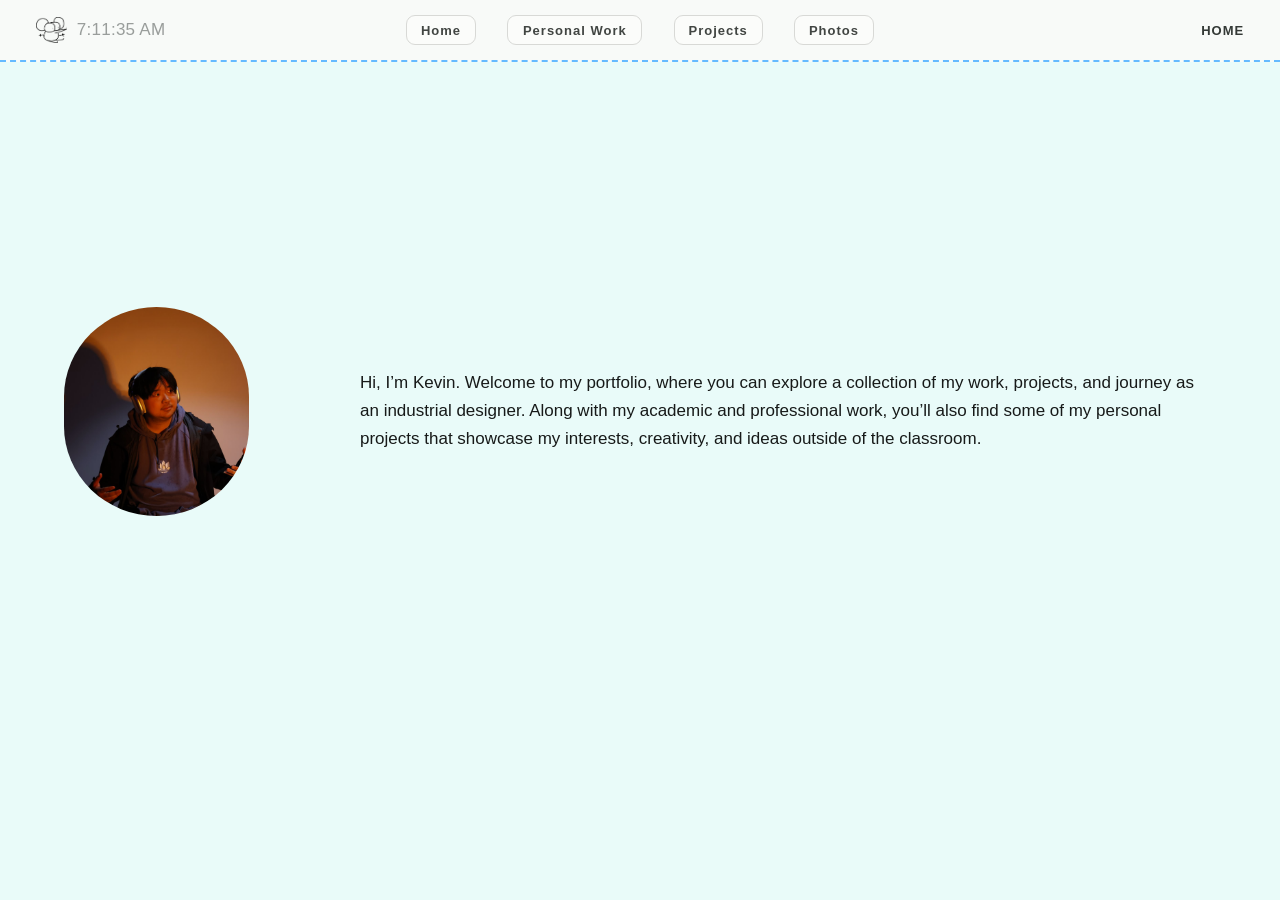
==== index.html @ f731dc3e "Initial commit" ====
<!doctype html>
<html lang="en">
<head>
  <meta charset="utf-8">
  <meta name="viewport" content="width=device-width, initial-scale=1">
  <title>Kevin's Portfolio — Home</title>
  <link rel="stylesheet" href="styles.css">
  <script src="clock.js" defer></script>
</head>
<body>
  <header class="site-header">
    <div class="brand-time" aria-label="Kevin's portfolio">
      <img class="logo-image" src="photos/logo.png" alt="Kevin's logo">
      <span class="clock">11:43:49 AM</span>
    </div>
    <nav class="primary-nav" aria-label="Main navigation">
      <a class="nav-link active" href="index.html" aria-current="page">Home</a>
      <a class="nav-link" href="personal-work.html">Personal Work</a>
      <a class="nav-link" href="projects.html">Projects</a>
      <a class="nav-link" href="photos.html">Photos</a>
    </nav>
    <span class="page-label">HOME</span>
  </header>

  <main class="home-main">
    <section class="intro" aria-label="Introduction">
      <img class="portrait-photo" src="photos/kevin.jpg" alt="Kevin">
      <p>Hi, I’m Kevin. Welcome to my portfolio, where you can explore a collection of my work, projects, and journey as an industrial designer. Along with my academic and professional work, you’ll also find some of my personal projects that showcase my interests, creativity, and ideas outside of the classroom.</p>
    </section>
  </main>
</body>
</html>
---- styles.css ----
:root {
  color-scheme: light;
  --header: #f8faf8;
  --page: #e9fbf9;
  --ink: #171a19;
  --muted: #999d9b;
  --line: #d8d9d6;
  --blue: #64baff;
}

* { box-sizing: border-box; }

html, body { min-height: 100%; }

body {
  margin: 0;
  background: var(--page);
  color: var(--ink);
  font-family: Arial, Helvetica, sans-serif;
}

.site-header {
  height: 62px;
  width: 100%;
  display: grid;
  grid-template-columns: 1fr auto 1fr;
  align-items: center;
  padding: 0 2.8%;
  background: var(--header);
  border-bottom: 2px dashed var(--blue);
}

.brand-time {
  display: flex;
  align-items: center;
  gap: 10px;
  min-width: 0;
}

.logo-image {
  width: 31px;
  height: 29px;
  flex: 0 0 auto;
  object-fit: contain;
}

.logo-admin-trigger {
  display: inline-flex;
  align-items: center;
  justify-content: center;
  padding: 0;
  border: 0;
  border-radius: 50%;
  background: transparent;
  cursor: pointer;
}

.logo-admin-trigger:focus-visible {
  outline: 2px solid var(--blue);
  outline-offset: 3px;
}

.clock {
  color: var(--muted);
  font-size: 17px;
  letter-spacing: .25px;
  white-space: nowrap;
}

.primary-nav {
  width: 468px;
  display: flex;
  align-items: center;
  justify-content: space-between;
}

.nav-link {
  min-height: 30px;
  display: inline-flex;
  align-items: center;
  justify-content: center;
  padding: 0 10px;
  border: 1.5px solid var(--line);
  border-radius: 9px;
  background: #fbfcfa;
  color: #414542;
  text-decoration: none;
  font-size: 13px;
  font-weight: 600;
  letter-spacing: 1px;
  white-space: nowrap;
}

.nav-link:nth-child(1) { width: 70px; }
.nav-link:nth-child(2) { width: 135px; }
.nav-link:nth-child(3) { width: 89px; }
.nav-link:nth-child(4) { width: 80px; }

.nav-link:hover, .nav-link:focus-visible { border-color: #aeb8b4; }

.page-label {
  justify-self: end;
  color: #343936;
  font-size: 13px;
  font-weight: 600;
  letter-spacing: 1px;
}

.home-main {
  min-height: calc(100vh - 62px);
  display: flex;
  align-items: center;
  justify-content: center;
  padding: 0 5vw 140px;
}

.intro {
  width: min(1184px, 100%);
  display: grid;
  grid-template-columns: 185px minmax(0, 1fr);
  align-items: center;
  column-gap: 111px;
}

.portrait-photo {
  width: 185px;
  height: 209px;
  border-radius: 50% / 43%;
  object-fit: cover;
  animation: intro-fade-in 900ms ease-out both;
}

.intro p {
  margin: 0;
  max-width: 850px;
  font-size: 17px;
  line-height: 1.63;
  font-weight: 400;
  animation: intro-fade-in 900ms ease-out 140ms both;
}

@keyframes intro-fade-in {
  from { opacity: 0; }
  to { opacity: 1; }
}

@media (prefers-reduced-motion: reduce) {
  .portrait-photo, .intro p { animation: none; }
}

.blank-main { min-height: calc(100vh - 62px); }

.projects-main {
  min-height: calc(100vh - 62px);
  display: flex;
  padding: clamp(24px, 4vw, 52px);
}

.project-grid {
  flex: 1;
  display: grid;
  grid-template-columns: repeat(6, minmax(0, 1fr));
  align-content: space-evenly;
  gap: clamp(14px, 1.8vw, 30px);
}

.project-item {
  min-width: 0;
  display: flex;
  flex-direction: column;
  gap: 8px;
  opacity: 0;
  animation: project-tile-in 520ms ease-out both;
}

.project-item:nth-child(1) { animation-delay: 0ms; }
.project-item:nth-child(2) { animation-delay: 75ms; }
.project-item:nth-child(3) { animation-delay: 150ms; }
.project-item:nth-child(4) { animation-delay: 225ms; }
.project-item:nth-child(5) { animation-delay: 300ms; }
.project-item:nth-child(6) { animation-delay: 375ms; }
.project-item:nth-child(7) { animation-delay: 450ms; }
.project-item:nth-child(8) { animation-delay: 525ms; }
.project-item:nth-child(9) { animation-delay: 600ms; }
.project-item:nth-child(10) { animation-delay: 675ms; }

@keyframes project-tile-in {
  from { opacity: 0; transform: translateY(10px); }
  to { opacity: 1; transform: translateY(0); }
}

.project-card {
  position: relative;
  width: 100%;
  aspect-ratio: 1;
  display: block;
  overflow: hidden;
  border: 1px solid #d4e0dd;
  border-radius: 18px;
  background: #e4f7f5;
  cursor: pointer;
  transition: transform 180ms ease, box-shadow 180ms ease;
}

.project-card img {
  display: block;
  width: 100%;
  height: 100%;
  object-fit: cover;
  transition: opacity 240ms ease;
}

.project-card::before,
.project-card::after {
  position: absolute;
  inset: 0;
  display: grid;
  place-items: center;
  opacity: 0;
  transition: opacity 240ms ease;
  pointer-events: none;
}

.project-card::before {
  content: "";
  background: rgba(233, 251, 249, .76);
}

.project-card::after {
  content: attr(data-title);
  padding: 18px;
  color: #172320;
  font-size: clamp(14px, 1.4vw, 21px);
  font-weight: 600;
  text-align: center;
  letter-spacing: .4px;
}

.project-card:hover img, .project-card:focus-visible img { opacity: .38; }
.project-card:hover::before, .project-card:focus-visible::before,
.project-card:hover::after, .project-card:focus-visible::after { opacity: 1; }

.project-nameplate {
  min-height: 1.2em;
  color: #4d605c;
  font-size: 12px;
  line-height: 1.2;
  letter-spacing: .35px;
  text-align: center;
  transition: opacity 180ms ease;
}

.project-card:hover + .project-nameplate,
.project-card:focus-visible + .project-nameplate {
  opacity: 0;
}

.project-card:hover, .project-card:focus-visible {
  z-index: 1;
  transform: translateY(-7px) scale(1.035);
  box-shadow: 0 12px 28px rgba(35, 73, 69, .2);
}

.project-card:focus-visible {
  outline: 3px solid #64baff;
  outline-offset: 4px;
}

.project-viewer {
  width: min(1100px, 92vw);
  height: min(900px, 90vh);
  max-width: none;
  max-height: none;
  padding: 0;
  flex-direction: column;
  overflow: hidden;
  border: 0;
  border-radius: 14px;
  background: #fff;
  color: var(--ink);
  box-shadow: 0 20px 70px rgba(18, 43, 40, .25);
}

.project-viewer[open] { display: flex; }

.project-viewer::backdrop { background: rgba(15, 30, 28, .72); }

.viewer-toolbar {
  min-height: 54px;
  display: flex;
  align-items: center;
  justify-content: space-between;
  gap: 16px;
  padding: 8px 18px;
  border-bottom: 1px solid #e1e7e5;
}

.viewer-toolbar h2 {
  margin: 0;
  font-size: 15px;
  font-weight: 600;
}

.viewer-close {
  padding: 7px 11px;
  border: 1px solid #d8d9d6;
  border-radius: 8px;
  background: #fbfcfa;
  color: inherit;
  font: inherit;
  cursor: pointer;
}

.viewer-close span { margin-left: 4px; font-size: 18px; line-height: 0; }

#viewer-frame {
  width: 100%;
  min-height: 0;
  flex: 1;
  border: 0;
  background: #fff;
}

.admin-dialog {
  position: relative;
  width: min(460px, 92vw);
  max-width: none;
  max-height: min(90vh, 720px);
  margin: auto;
  padding: 30px;
  overflow: auto;
  border: 0;
  border-radius: 18px;
  background: #fbfffe;
  color: var(--ink);
  box-shadow: 0 20px 70px rgba(18, 43, 40, .25);
}

.admin-dialog::backdrop { background: rgba(15, 30, 28, .58); }
.admin-dialog h2 { margin: 0 32px 8px 0; font-size: 20px; }
.admin-dialog p { line-height: 1.5; }

.admin-close {
  position: absolute;
  top: 14px;
  right: 16px;
  width: 34px;
  height: 34px;
  border: 1px solid #d8e1df;
  border-radius: 50%;
  background: #fff;
  color: #34413e;
  font-size: 22px;
  line-height: 1;
  cursor: pointer;
}

.admin-field {
  display: flex;
  flex-direction: column;
  gap: 7px;
  margin: 16px 0;
  color: #394642;
  font-size: 13px;
  font-weight: 600;
}

.admin-field input {
  width: 100%;
  min-height: 42px;
  padding: 9px 11px;
  border: 1px solid #cfdad7;
  border-radius: 8px;
  background: #fff;
  color: var(--ink);
  font: inherit;
}

.admin-field input[type="file"] { padding: 7px; font-weight: 400; }
.admin-field input:focus-visible { outline: 2px solid var(--blue); outline-offset: 2px; }

.admin-error {
  min-height: 1.2em;
  margin: 4px 0 10px;
  color: #b43b39;
  font-size: 13px;
}

.admin-note {
  min-height: 1.5em;
  margin: 14px 0;
  color: #63716d;
  font-size: 12px;
}

.admin-submit {
  min-height: 40px;
  padding: 0 16px;
  border: 1px solid #bfd3ce;
  border-radius: 9px;
  background: #e9fbf9;
  color: #21312d;
  font: inherit;
  font-size: 13px;
  font-weight: 600;
  cursor: pointer;
}

.admin-submit:hover { background: #ddf4f1; }
.admin-submit:disabled { cursor: wait; opacity: .65; }

@media (prefers-reduced-motion: reduce) {
  .project-item { opacity: 1; animation: none; }
  .project-card { transition: none; }
  .project-card:hover, .project-card:focus-visible { transform: none; }
  .project-card img, .project-card::before, .project-card::after,
  .project-nameplate { transition: none; }
}

@media (max-width: 900px) {
  .site-header { padding-inline: 20px; grid-template-columns: 1fr auto; }
  .page-label { display: none; }
  .primary-nav { width: auto; gap: 10px; }
  .nav-link:nth-child(n) { width: auto; }
  .nav-link { padding-inline: 10px; letter-spacing: .45px; }
  .clock { display: none; }
  .home-main { padding: 50px 28px 90px; }
  .intro { grid-template-columns: 150px minmax(0, 1fr); column-gap: 42px; }
  .portrait-photo { width: 150px; height: 170px; }
  .project-grid { grid-template-columns: repeat(3, minmax(0, 1fr)); }
}

@media (max-width: 620px) {
  .site-header { height: auto; min-height: 62px; grid-template-columns: 1fr; gap: 10px; padding: 12px 14px; }
  .brand-time { display: none; }
  .primary-nav { width: auto; flex-wrap: wrap; gap: 8px; }
  .nav-link { min-height: 29px; font-size: 11px; }
  .home-main { min-height: calc(100vh - 62px); padding: 48px 24px; }
  .intro { grid-template-columns: 1fr; justify-items: center; row-gap: 30px; text-align: center; }
  .intro p { font-size: 16px; }
  .projects-main { min-height: calc(100vh - 62px); padding: 24px 18px; }
  .project-grid { grid-template-columns: repeat(2, minmax(0, 1fr)); gap: 16px; }
  .project-viewer { width: 96vw; height: 92vh; border-radius: 10px; }
  .viewer-toolbar { min-height: 48px; padding-inline: 12px; }
  .admin-dialog { padding: 26px 20px 22px; }
}
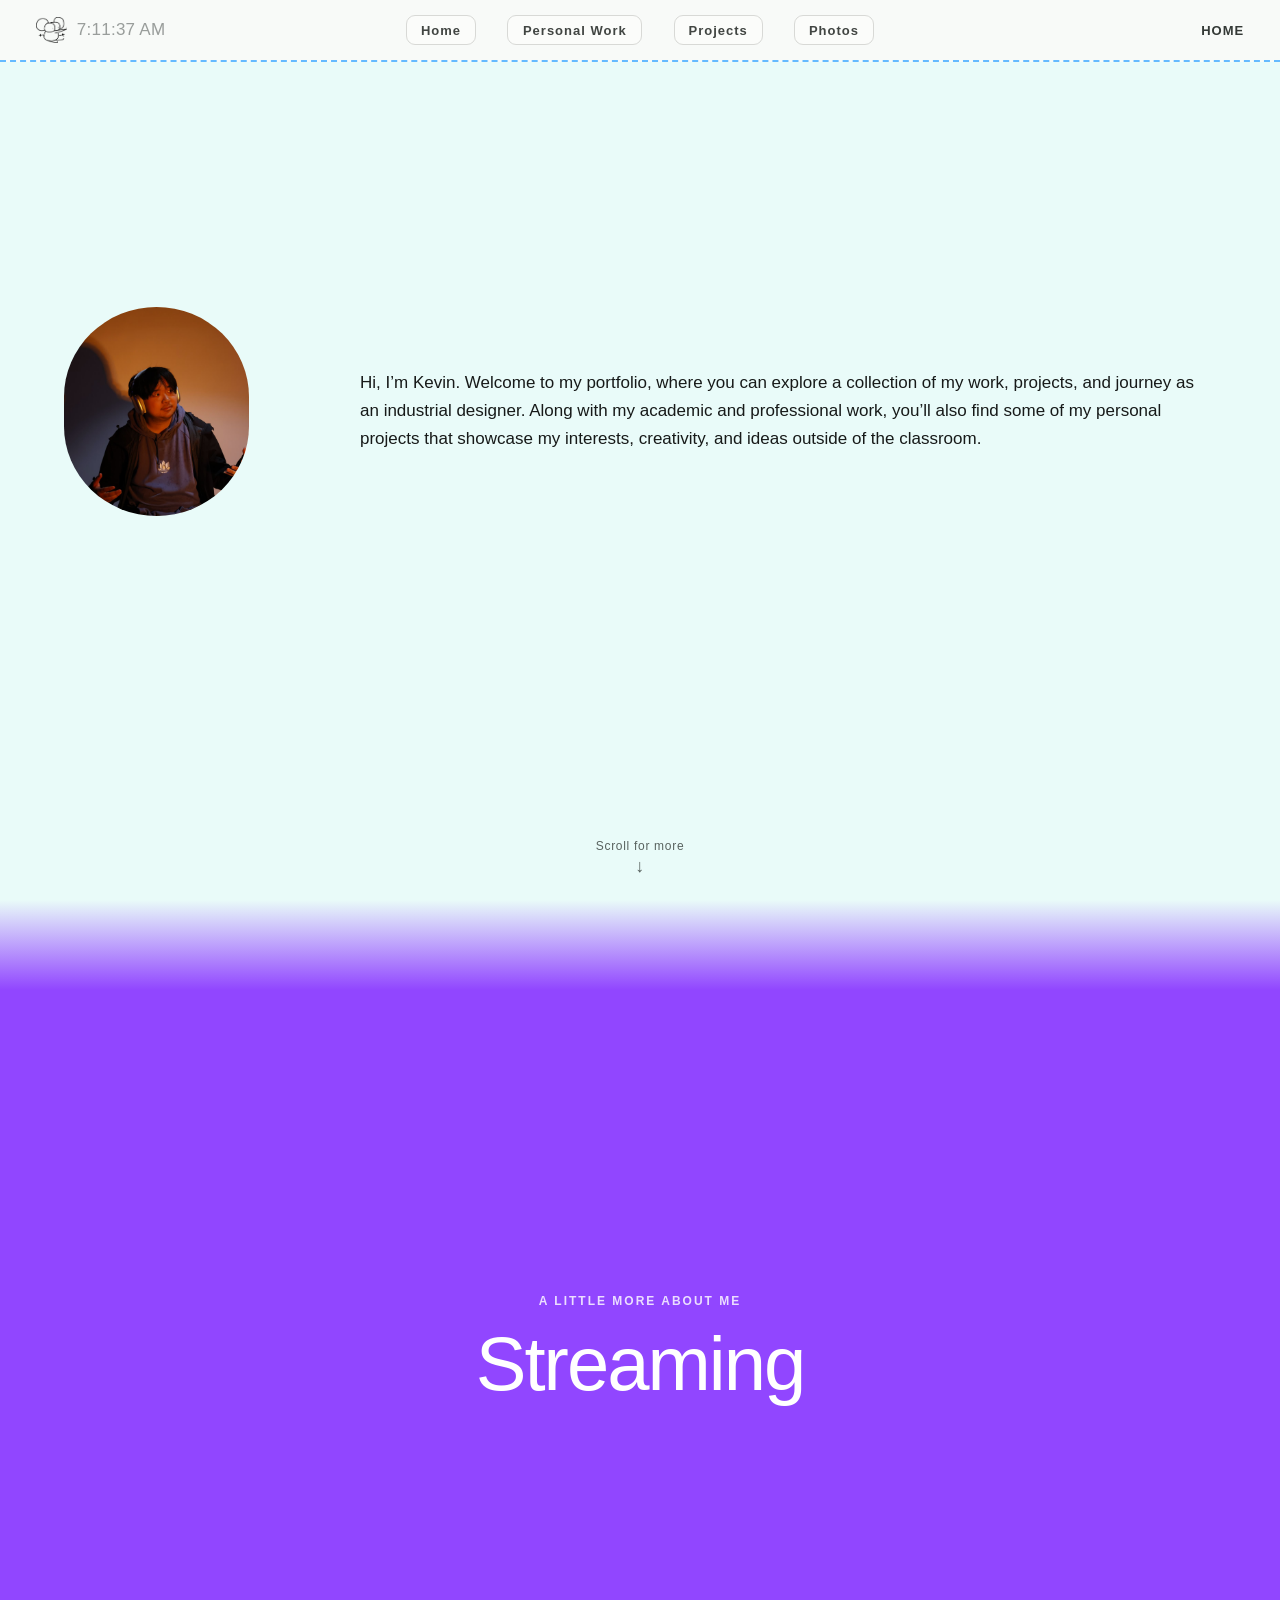
==== commit 30d41d28: "update home and photos" ====
--- a/index.html
+++ b/index.html
@@ -6,6 +6,7 @@
   <title>Kevin's Portfolio — Home</title>
   <link rel="stylesheet" href="styles.css">
   <script src="clock.js" defer></script>
+  <script src="home-scroll.js" defer></script>
 </head>
 <body>
   <header class="site-header">
@@ -22,10 +23,20 @@
     <span class="page-label">HOME</span>
   </header>
 
-  <main class="home-main">
-    <section class="intro" aria-label="Introduction">
-      <img class="portrait-photo" src="photos/kevin.jpg" alt="Kevin">
-      <p>Hi, I’m Kevin. Welcome to my portfolio, where you can explore a collection of my work, projects, and journey as an industrial designer. Along with my academic and professional work, you’ll also find some of my personal projects that showcase my interests, creativity, and ideas outside of the classroom.</p>
+  <main>
+    <section class="home-main" aria-label="Introduction">
+      <div class="intro">
+        <img class="portrait-photo" src="photos/kevin.jpg" alt="Kevin">
+        <p>Hi, I’m Kevin. Welcome to my portfolio, where you can explore a collection of my work, projects, and journey as an industrial designer. Along with my academic and professional work, you’ll also find some of my personal projects that showcase my interests, creativity, and ideas outside of the classroom.</p>
+      </div>
+      <a class="scroll-cue" id="scroll-cue" href="#streaming" aria-label="Scroll for more">
+        <span>Scroll for more</span>
+        <span class="scroll-cue-arrow" aria-hidden="true">↓</span>
+      </a>
+    </section>
+    <section class="streaming-section" id="streaming" aria-labelledby="streaming-title">
+      <p class="streaming-kicker">A LITTLE MORE ABOUT ME</p>
+      <h1 id="streaming-title">Streaming</h1>
     </section>
   </main>
 </body>
--- a/styles.css
+++ b/styles.css
@@ -107,11 +107,78 @@
 }
 
 .home-main {
+  position: relative;
   min-height: calc(100vh - 62px);
   display: flex;
   align-items: center;
   justify-content: center;
   padding: 0 5vw 140px;
+}
+
+.scroll-cue {
+  position: absolute;
+  left: 50%;
+  bottom: 25px;
+  display: grid;
+  justify-items: center;
+  gap: 4px;
+  color: #58625f;
+  font-size: 12px;
+  letter-spacing: .7px;
+  text-decoration: none;
+  transform: translateX(-50%);
+  transition: opacity 120ms linear;
+}
+
+.scroll-cue span:first-child { animation: scroll-cue-pulse 1.8s ease-in-out infinite; }
+.scroll-cue-arrow { animation: scroll-cue-bob 1.5s ease-in-out infinite; font-size: 18px; line-height: 1; }
+.scroll-cue:hover { color: #171a19; }
+
+@keyframes scroll-cue-pulse {
+  0%, 100% { opacity: .35; }
+  50% { opacity: 1; }
+}
+
+@keyframes scroll-cue-bob {
+  0%, 100% { transform: translateY(0); }
+  50% { transform: translateY(4px); }
+}
+
+.streaming-section {
+  position: relative;
+  min-height: 100vh;
+  display: flex;
+  flex-direction: column;
+  align-items: center;
+  justify-content: center;
+  overflow: hidden;
+  background: #9146FF;
+  color: #fff;
+  text-align: center;
+}
+
+.streaming-section::before {
+  position: absolute;
+  inset: 0 0 auto;
+  height: 90px;
+  background: linear-gradient(var(--page), transparent);
+  content: "";
+  pointer-events: none;
+}
+
+.streaming-kicker {
+  margin: 0 0 12px;
+  font-size: 12px;
+  font-weight: 600;
+  letter-spacing: 2px;
+  opacity: .82;
+}
+
+.streaming-section h1 {
+  margin: 0;
+  font-size: clamp(38px, 7vw, 76px);
+  font-weight: 500;
+  letter-spacing: -2px;
 }
 
 .intro {
@@ -145,10 +212,227 @@
 }
 
 @media (prefers-reduced-motion: reduce) {
-  .portrait-photo, .intro p { animation: none; }
+  .portrait-photo, .intro p, .scroll-cue span:first-child, .scroll-cue-arrow { animation: none; }
+  .scroll-cue { transition: none; }
 }
 
 .blank-main { min-height: calc(100vh - 62px); }
+
+.photos-main {
+  min-height: calc(100vh - 62px);
+  padding: clamp(24px, 4vw, 54px);
+}
+
+.photo-gallery { width: min(1500px, 100%); margin: 0 auto; }
+
+.photo-grid {
+  columns: 4 230px;
+  column-gap: clamp(16px, 2.2vw, 32px);
+}
+
+.photo-item {
+  min-width: 0;
+  break-inside: avoid;
+  margin: 0 0 clamp(16px, 2.2vw, 32px);
+  position: relative;
+  opacity: 0;
+  animation: project-tile-in 520ms ease-out both;
+  transition: transform 260ms ease;
+}
+
+.photo-grid:has(.photo-item:hover) .photo-item:not(:hover),
+.photo-grid:has(.photo-item:focus-within) .photo-item:not(:focus-within) {
+  transform: scale(.97);
+}
+
+.photo-item:hover,
+.photo-item:focus-within {
+  z-index: 2;
+  transform: scale(1.055);
+}
+
+.photo-card {
+  position: relative;
+  display: block;
+  width: 96%;
+  height: auto;
+  margin-inline: auto;
+  padding: 0;
+  overflow: hidden;
+  border: 0;
+  border-radius: 7px;
+  background: transparent;
+  cursor: zoom-in;
+  transition: transform 260ms ease, filter 260ms ease;
+}
+
+.photo-card img {
+  display: block;
+  width: 100%;
+  height: auto;
+  object-fit: contain;
+  border-radius: inherit;
+  transition: filter 260ms ease;
+}
+
+.photo-item:nth-child(4n + 1) .photo-card { transform: rotate(-1deg); }
+.photo-item:nth-child(4n + 2) .photo-card { width: 91%; transform: rotate(1.2deg); }
+.photo-item:nth-child(4n + 3) .photo-card { width: 98%; transform: rotate(.5deg); }
+.photo-item:nth-child(4n) .photo-card { width: 93%; transform: rotate(-.7deg); }
+
+.photo-card:hover,
+.photo-card:focus-visible {
+  transform: rotate(0);
+  filter: drop-shadow(0 12px 18px rgba(35, 73, 69, .2));
+}
+
+.photo-card:hover img,
+.photo-card:focus-visible img {
+  filter: brightness(.94);
+}
+
+.photo-card:focus-visible,
+.photo-filmstrip-button:focus-visible,
+.photo-control:focus-visible {
+  outline: 3px solid #64baff;
+  outline-offset: 3px;
+}
+
+.photo-empty {
+  max-width: 620px;
+  margin: clamp(50px, 14vh, 150px) auto 0;
+  color: #63716d;
+  font-size: 14px;
+  line-height: 1.7;
+  text-align: center;
+}
+
+.photo-empty code {
+  padding: 2px 5px;
+  border: 1px solid #d8e4e1;
+  border-radius: 5px;
+  background: rgba(255, 255, 255, .45);
+  color: #34413e;
+  font-size: .9em;
+}
+
+.photo-viewer {
+  position: fixed;
+  inset: 0;
+  width: 100vw;
+  height: 100vh;
+  max-width: none;
+  max-height: none;
+  margin: 0;
+  padding: 0;
+  flex-direction: column;
+  overflow: hidden;
+  border: 0;
+  background: #101413;
+  color: #f5f8f7;
+}
+
+.photo-viewer[open] { display: flex; }
+.photo-viewer::backdrop { background: #101413; }
+
+.photo-viewer-toolbar {
+  position: relative;
+  z-index: 1;
+  min-height: 62px;
+  display: flex;
+  align-items: center;
+  justify-content: space-between;
+  gap: 18px;
+  padding: 10px clamp(14px, 3vw, 42px);
+  border-bottom: 1px solid rgba(255, 255, 255, .13);
+  background: #151a19;
+}
+
+.photo-viewer-heading { min-width: 0; display: flex; align-items: baseline; gap: 12px; }
+.photo-viewer-heading h1 { overflow: hidden; margin: 0; font-size: 15px; font-weight: 600; text-overflow: ellipsis; white-space: nowrap; }
+.photo-viewer-count { color: #abb7b3; font-size: 12px; white-space: nowrap; }
+.photo-viewer-actions { display: flex; align-items: center; gap: 8px; }
+
+.photo-control {
+  min-width: 38px;
+  min-height: 36px;
+  padding: 0 11px;
+  border: 1px solid rgba(255, 255, 255, .22);
+  border-radius: 8px;
+  background: #202725;
+  color: #f5f8f7;
+  font: inherit;
+  font-size: 14px;
+  cursor: pointer;
+}
+
+.photo-control:hover { background: #303a36; }
+.photo-close span { margin-left: 5px; font-size: 18px; line-height: 0; }
+
+.photo-viewer-stage {
+  min-height: 0;
+  flex: 1;
+  display: grid;
+  place-items: center;
+  padding: 16px 28px 10px;
+  overflow: hidden;
+}
+
+.photo-viewer-stage img {
+  display: block;
+  max-width: min(100%, 1800px);
+  max-height: 100%;
+  width: auto;
+  height: auto;
+  object-fit: contain;
+  box-shadow: 0 10px 45px rgba(0, 0, 0, .28);
+}
+
+.photo-filmstrip-wrap {
+  min-height: 100px;
+  padding: 12px 18px 22px;
+  overflow: hidden;
+  border-top: 1px solid rgba(255, 255, 255, .13);
+  background: #151a19;
+}
+
+.photo-filmstrip {
+  height: 66px;
+  display: flex;
+  justify-content: center;
+  gap: 8px;
+  overflow-x: auto;
+  overflow-y: hidden;
+  scrollbar-color: #62716c #202725;
+}
+
+.photo-filmstrip-button {
+  width: 82px;
+  min-width: 82px;
+  height: 60px;
+  padding: 0;
+  overflow: hidden;
+  border: 2px solid transparent;
+  border-radius: 6px;
+  background: #27302d;
+  opacity: .62;
+  cursor: pointer;
+  transition: opacity 160ms ease, border-color 160ms ease;
+}
+
+.photo-filmstrip-button img { display: block; width: 100%; height: 100%; object-fit: cover; }
+.photo-filmstrip-button:hover { opacity: .9; }
+.photo-filmstrip-button[aria-current="true"] { border-color: #f4fbf8; opacity: 1; }
+
+.photo-key-hint {
+  position: absolute;
+  right: 18px;
+  bottom: 4px;
+  margin: 0;
+  color: #83918c;
+  font-size: 10px;
+  pointer-events: none;
+}
 
 .projects-main {
   min-height: calc(100vh - 62px);
@@ -415,6 +699,13 @@
   .project-card:hover, .project-card:focus-visible { transform: none; }
   .project-card img, .project-card::before, .project-card::after,
   .project-nameplate { transition: none; }
+  .photo-item { opacity: 1; animation: none; transition: none; }
+  .photo-item:hover, .photo-item:focus-within,
+  .photo-grid:has(.photo-item:hover) .photo-item:not(:hover),
+  .photo-grid:has(.photo-item:focus-within) .photo-item:not(:focus-within) { transform: none; }
+  .photo-card, .photo-card img, .photo-card::after,
+  .photo-filmstrip-button { transition: none; }
+  .photo-card:hover, .photo-card:focus-visible { transform: none; }
 }
 
 @media (max-width: 900px) {
@@ -428,6 +719,7 @@
   .intro { grid-template-columns: 150px minmax(0, 1fr); column-gap: 42px; }
   .portrait-photo { width: 150px; height: 170px; }
   .project-grid { grid-template-columns: repeat(3, minmax(0, 1fr)); }
+  .photo-grid { columns: 3 200px; }
 }
 
 @media (max-width: 620px) {
@@ -435,7 +727,7 @@
   .brand-time { display: none; }
   .primary-nav { width: auto; flex-wrap: wrap; gap: 8px; }
   .nav-link { min-height: 29px; font-size: 11px; }
-  .home-main { min-height: calc(100vh - 62px); padding: 48px 24px; }
+  .home-main { min-height: calc(100svh - 90px); padding: 48px 24px 100px; }
   .intro { grid-template-columns: 1fr; justify-items: center; row-gap: 30px; text-align: center; }
   .intro p { font-size: 16px; }
   .projects-main { min-height: calc(100vh - 62px); padding: 24px 18px; }
@@ -443,4 +735,20 @@
   .project-viewer { width: 96vw; height: 92vh; border-radius: 10px; }
   .viewer-toolbar { min-height: 48px; padding-inline: 12px; }
   .admin-dialog { padding: 26px 20px 22px; }
-}
+  .photos-main { padding: 22px 16px; }
+  .photo-grid { columns: 2 135px; column-gap: 12px; }
+  .photo-item { margin-bottom: 15px; }
+  .photo-card { border-radius: 11px; }
+  .photo-viewer-toolbar { min-height: 54px; padding: 8px 10px; }
+  .photo-viewer-heading { gap: 7px; }
+  .photo-viewer-heading h1 { font-size: 13px; }
+  .photo-viewer-count { font-size: 10px; }
+  .photo-viewer-actions { gap: 5px; }
+  .photo-control { min-width: 34px; min-height: 33px; padding-inline: 8px; }
+  .photo-close { font-size: 12px; }
+  .photo-viewer-stage { padding: 10px; }
+  .photo-filmstrip-wrap { min-height: 88px; padding: 9px 10px 20px; }
+  .photo-filmstrip { height: 58px; justify-content: flex-start; }
+  .photo-filmstrip-button { width: 70px; min-width: 70px; height: 52px; }
+  .photo-key-hint { left: 10px; right: 10px; text-align: center; }
+}
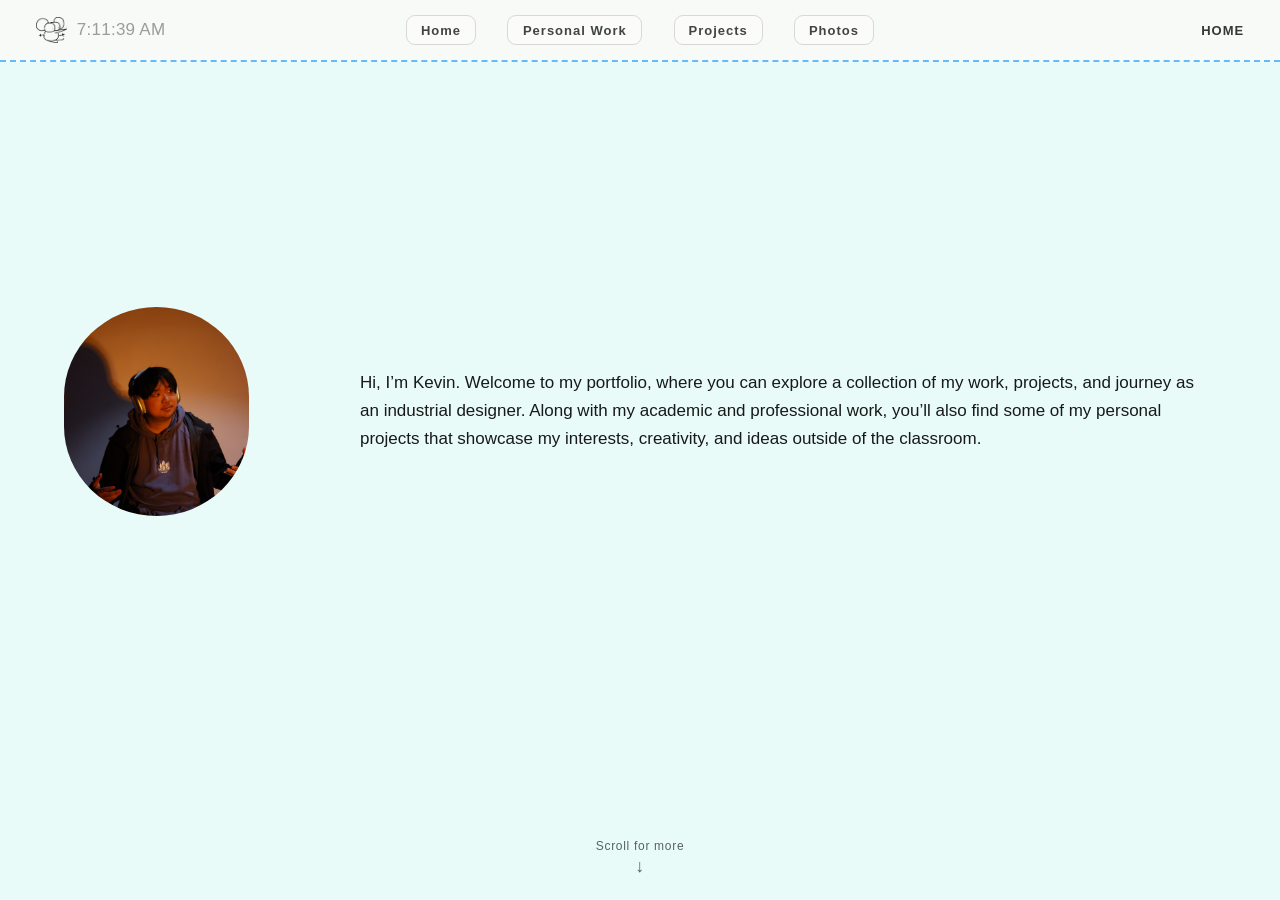
==== commit 759613e2: "update home updated the home page" ====
--- a/index.html
+++ b/index.html
@@ -8,7 +8,7 @@
   <script src="clock.js" defer></script>
   <script src="home-scroll.js" defer></script>
 </head>
-<body>
+<body class="home-page">
   <header class="site-header">
     <div class="brand-time" aria-label="Kevin's portfolio">
       <img class="logo-image" src="photos/logo.png" alt="Kevin's logo">
@@ -23,21 +23,39 @@
     <span class="page-label">HOME</span>
   </header>
 
-  <main>
+  <main class="home-story" id="home-story">
     <section class="home-main" aria-label="Introduction">
       <div class="intro">
         <img class="portrait-photo" src="photos/kevin.jpg" alt="Kevin">
         <p>Hi, I’m Kevin. Welcome to my portfolio, where you can explore a collection of my work, projects, and journey as an industrial designer. Along with my academic and professional work, you’ll also find some of my personal projects that showcase my interests, creativity, and ideas outside of the classroom.</p>
       </div>
-      <a class="scroll-cue" id="scroll-cue" href="#streaming" aria-label="Scroll for more">
+      <a class="scroll-cue" id="scroll-cue" href="#color-blend" aria-label="Scroll for more">
         <span>Scroll for more</span>
         <span class="scroll-cue-arrow" aria-hidden="true">↓</span>
       </a>
+    </section>
+    <section class="color-blend-section" id="color-blend" aria-label="Blue and white color transition">
+      <div class="linkedin-content">
+        <a class="linkedin-link" href="https://www.linkedin.com/in/kevin-mei-591664309" target="_blank" rel="noopener noreferrer" aria-label="Visit Kevin Mei's LinkedIn profile">
+          <img class="linkedin-icon" src="photos/LinkedIn%20logo.png" alt="LinkedIn">
+        </a>
+        <div class="linkedin-details">
+          <p class="linkedin-copy">Feel free to connect with me on LinkedIn to see some of my educational accomplishments</p>
+          <button class="resume-open" id="resume-open" type="button">Press this to see my resume</button>
+        </div>
+      </div>
     </section>
     <section class="streaming-section" id="streaming" aria-labelledby="streaming-title">
       <p class="streaming-kicker">A LITTLE MORE ABOUT ME</p>
       <h1 id="streaming-title">Streaming</h1>
     </section>
   </main>
+  <dialog class="resume-dialog" id="resume-dialog" aria-labelledby="resume-dialog-title">
+    <div class="resume-dialog-header">
+      <h2 id="resume-dialog-title">Kevin Mei — Resume</h2>
+      <button class="resume-close" id="resume-close" type="button" aria-label="Close resume preview">Close <span aria-hidden="true">×</span></button>
+    </div>
+    <iframe src="photos/Kevin%20Mei%20Resume.pdf" title="Kevin Mei resume preview"></iframe>
+  </dialog>
 </body>
 </html>
--- a/styles.css
+++ b/styles.css
@@ -19,6 +19,16 @@
   font-family: Arial, Helvetica, sans-serif;
 }
 
+.home-page {
+  display: flex;
+  flex-direction: column;
+  width: 100%;
+  height: 100vh;
+  height: 100dvh;
+  min-height: 0;
+  overflow: hidden;
+}
+
 .site-header {
   height: 62px;
   width: 100%;
@@ -28,6 +38,17 @@
   padding: 0 2.8%;
   background: var(--header);
   border-bottom: 2px dashed var(--blue);
+}
+
+.home-page .site-header { flex: 0 0 auto; }
+
+.home-story {
+  flex: 1 1 auto;
+  min-height: 0;
+  overflow-y: auto;
+  overscroll-behavior-y: contain;
+  scroll-snap-type: y mandatory;
+  scroll-behavior: smooth;
 }
 
 .brand-time {
@@ -108,7 +129,10 @@
 
 .home-main {
   position: relative;
-  min-height: calc(100vh - 62px);
+  height: 100%;
+  min-height: 100%;
+  scroll-snap-align: start;
+  scroll-snap-stop: always;
   display: flex;
   align-items: center;
   justify-content: center;
@@ -144,9 +168,147 @@
   50% { transform: translateY(4px); }
 }
 
+.color-blend-section {
+  position: relative;
+  height: 100%;
+  min-height: 100%;
+  overflow: hidden;
+  scroll-snap-align: start;
+  scroll-snap-stop: always;
+  background: linear-gradient(90deg, #a2c8ee 0%, #a2c8ee 34%, #c4daf2 50%, #e7eff9 66%, #fff 100%);
+}
+
+.color-blend-section::before,
+.color-blend-section::after,
+.streaming-section::before {
+  position: absolute;
+  inset: 0;
+  z-index: 1;
+  content: "";
+  opacity: 0;
+  pointer-events: none;
+  transition: opacity 90ms linear;
+}
+
+.color-blend-section::before {
+  background: linear-gradient(to bottom, var(--page), transparent 72%);
+  opacity: var(--blend-home, 0);
+}
+
+.color-blend-section::after {
+  background: linear-gradient(to top, #9146FF, transparent 72%);
+  opacity: var(--blend-stream, 0);
+}
+
+.linkedin-content {
+  position: absolute;
+  top: 50%;
+  left: 50%;
+  z-index: 2;
+  display: flex;
+  align-items: center;
+  gap: clamp(16px, 2.5vw, 34px);
+  width: min(78vw, 760px);
+  justify-content: center;
+  transform: translate(-50%, -50%);
+}
+
+.linkedin-link {
+  display: block;
+  flex: 0 0 auto;
+  border-radius: 18%;
+  transition: transform 220ms ease, filter 220ms ease;
+}
+
+.linkedin-copy {
+  max-width: 490px;
+  margin: 0 0 16px;
+  color: #18354d;
+  font-family: Arial, Helvetica, sans-serif;
+  font-size: 17px;
+  font-weight: 400;
+  line-height: 1.63;
+}
+
+.linkedin-icon {
+  display: block;
+  width: clamp(100px, 15vw, 190px);
+  height: auto;
+  flex: 0 0 auto;
+  border-radius: 18%;
+  box-shadow: 0 14px 35px rgba(20, 52, 84, .16);
+}
+
+.linkedin-link:hover,
+.linkedin-link:focus-visible {
+  filter: drop-shadow(0 14px 20px rgba(20, 52, 84, .18));
+  transform: scale(1.055);
+}
+
+.linkedin-link:focus-visible {
+  outline: 3px solid #18354d;
+  outline-offset: 7px;
+  border-radius: 12px;
+}
+
+.resume-open,
+.resume-close {
+  min-height: 40px;
+  padding: 0 16px;
+  border: 1px solid rgba(24, 53, 77, .35);
+  border-radius: 9px;
+  background: rgba(255, 255, 255, .72);
+  color: #18354d;
+  font: inherit;
+  font-size: 14px;
+  font-weight: 600;
+  cursor: pointer;
+  transition: transform 180ms ease, background 180ms ease, box-shadow 180ms ease;
+}
+
+.resume-open:hover,
+.resume-open:focus-visible,
+.resume-close:hover,
+.resume-close:focus-visible {
+  transform: translateY(-2px);
+  background: #fff;
+  box-shadow: 0 7px 16px rgba(24, 53, 77, .15);
+}
+
+.resume-dialog {
+  width: min(1000px, 94vw);
+  height: min(850px, 90vh);
+  max-width: none;
+  max-height: none;
+  padding: 0;
+  overflow: hidden;
+  border: 1px solid #c5d5e4;
+  border-radius: 14px;
+  background: #f8faf8;
+  color: #18354d;
+  box-shadow: 0 24px 80px rgba(0, 0, 0, .32);
+}
+
+.resume-dialog[open] { display: flex; flex-direction: column; }
+.resume-dialog::backdrop { background: rgba(16, 25, 36, .72); }
+
+.resume-dialog-header {
+  min-height: 58px;
+  display: flex;
+  align-items: center;
+  justify-content: space-between;
+  gap: 12px;
+  padding: 9px 14px 9px 20px;
+  border-bottom: 1px solid #d5e0e9;
+}
+
+.resume-dialog-header h2 { margin: 0; font-size: 16px; font-weight: 600; }
+.resume-dialog iframe { display: block; width: 100%; flex: 1; min-height: 0; border: 0; background: #fff; }
+
 .streaming-section {
   position: relative;
-  min-height: 100vh;
+  height: 100%;
+  min-height: 100%;
   display: flex;
   flex-direction: column;
   align-items: center;
@@ -155,18 +317,21 @@
   background: #9146FF;
   color: #fff;
   text-align: center;
+  scroll-snap-align: start;
+  scroll-snap-stop: always;
 }
 
 .streaming-section::before {
-  position: absolute;
-  inset: 0 0 auto;
-  height: 90px;
-  background: linear-gradient(var(--page), transparent);
-  content: "";
-  pointer-events: none;
+  background:
+    linear-gradient(to bottom, transparent 0%, #9146FF 100%),
+    linear-gradient(90deg, #a2c8ee 0%, #fff 100%);
+  opacity: var(--blend-stream, 0);
+  transition: opacity 80ms linear;
 }
 
 .streaming-kicker {
+  position: relative;
+  z-index: 2;
   margin: 0 0 12px;
   font-size: 12px;
   font-weight: 600;
@@ -175,10 +340,17 @@
 }
 
 .streaming-section h1 {
+  position: relative;
+  z-index: 2;
   margin: 0;
   font-size: clamp(38px, 7vw, 76px);
   font-weight: 500;
   letter-spacing: -2px;
+}
+
+@media (prefers-reduced-motion: reduce) {
+  .linkedin-link { transition: none; }
+  .linkedin-link:hover, .linkedin-link:focus-visible { transform: none; }
 }
 
 .intro {
@@ -214,6 +386,7 @@
 @media (prefers-reduced-motion: reduce) {
   .portrait-photo, .intro p, .scroll-cue span:first-child, .scroll-cue-arrow { animation: none; }
   .scroll-cue { transition: none; }
+  .home-story { scroll-behavior: auto; }
 }
 
 .blank-main { min-height: calc(100vh - 62px); }
@@ -706,6 +879,11 @@
   .photo-card, .photo-card img, .photo-card::after,
   .photo-filmstrip-button { transition: none; }
   .photo-card:hover, .photo-card:focus-visible { transform: none; }
+  .resume-open, .resume-close { transition: none; }
+  .resume-open:hover, .resume-open:focus-visible,
+  .resume-close:hover, .resume-close:focus-visible { transform: none; }
+  .color-blend-section::before, .color-blend-section::after,
+  .streaming-section::before { transition: none; }
 }
 
 @media (max-width: 900px) {
@@ -727,7 +905,14 @@
   .brand-time { display: none; }
   .primary-nav { width: auto; flex-wrap: wrap; gap: 8px; }
   .nav-link { min-height: 29px; font-size: 11px; }
-  .home-main { min-height: calc(100svh - 90px); padding: 48px 24px 100px; }
+  .home-main { height: 100%; min-height: 100%; padding: 48px 24px 100px; }
+  .linkedin-content { width: 88vw; gap: 14px; }
+  .linkedin-icon { width: 96px; }
+  .linkedin-copy { margin-bottom: 12px; font-size: 16px; line-height: 1.55; }
+  .resume-open { min-height: 38px; padding-inline: 10px; font-size: 12px; }
+  .resume-dialog { width: 100vw; height: 100dvh; border: 0; border-radius: 0; }
+  .resume-dialog-header { min-height: 52px; padding-inline: 12px; }
+  .resume-dialog-header h2 { font-size: 14px; }
   .intro { grid-template-columns: 1fr; justify-items: center; row-gap: 30px; text-align: center; }
   .intro p { font-size: 16px; }
   .projects-main { min-height: calc(100vh - 62px); padding: 24px 18px; }
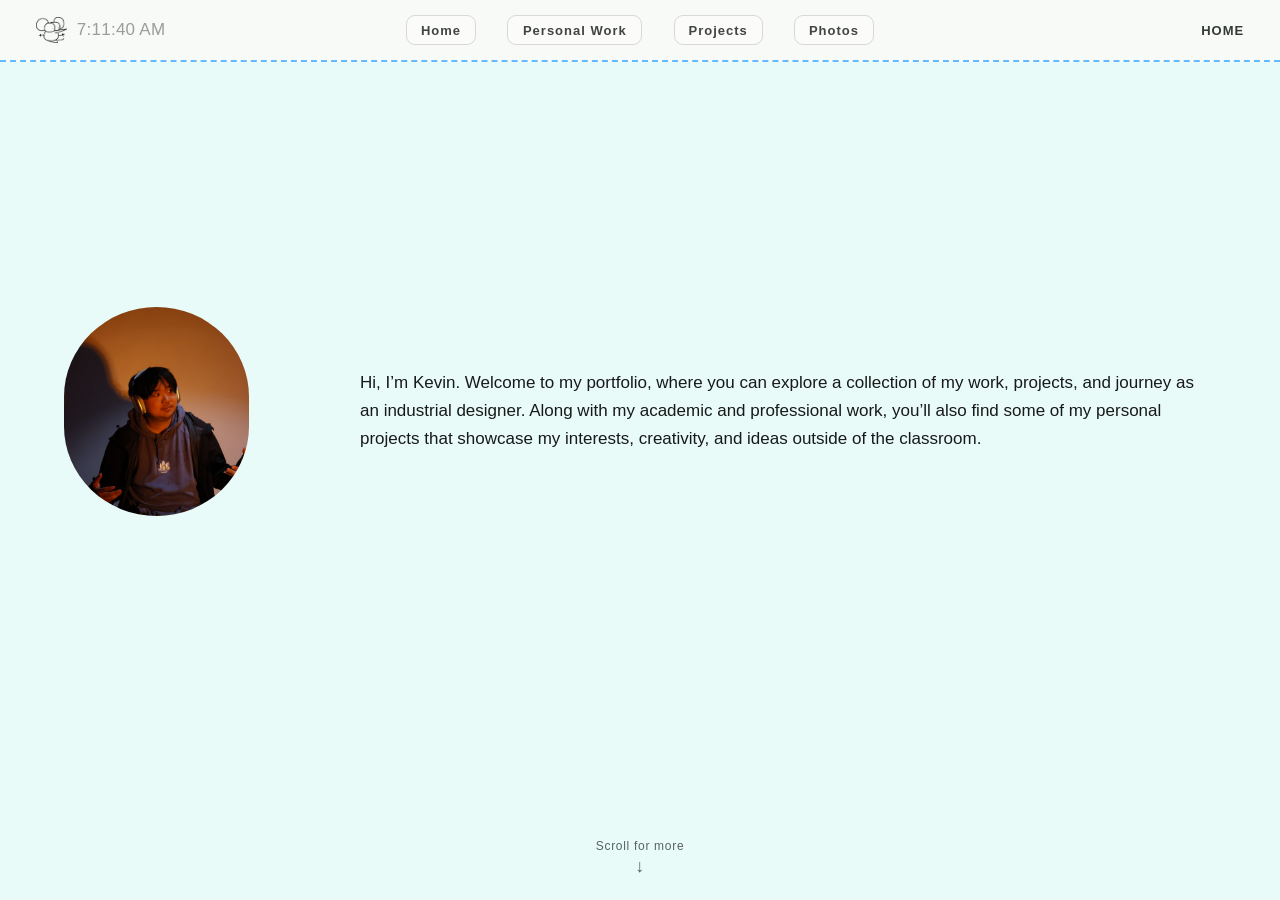
==== commit 3c4fa5a4: "personal project update and home page update added nsx and r8 and tweaked some twitch stuff" ====
--- a/index.html
+++ b/index.html
@@ -45,9 +45,26 @@
         </div>
       </div>
     </section>
-    <section class="streaming-section" id="streaming" aria-labelledby="streaming-title">
-      <p class="streaming-kicker">A LITTLE MORE ABOUT ME</p>
-      <h1 id="streaming-title">Streaming</h1>
+    <section class="streaming-section" id="streaming" aria-label="Kevin's Twitch channel">
+      <div class="streaming-intro">
+        <p class="streaming-kicker">A LITTLE MORE ABOUT ME</p>
+        <h1 id="streaming-title">Streaming</h1>
+      </div>
+      <div class="streaming-channel" aria-label="Kevin's Twitch channel">
+        <div class="twitch-preview">
+          <iframe
+            src="https://player.twitch.tv/?channel=kmei6&parent=kmei6creates.com&parent=www.kmei6creates.com&parent=127.0.0.1&parent=localhost&autoplay=false&muted=true"
+            title="Twitch channel preview for kmei6"
+            allowfullscreen
+            loading="lazy">
+          </iframe>
+        </div>
+        <div class="streaming-copy">
+          <p class="streaming-copy-label">ON TWITCH</p>
+          <p class="streaming-copy-description">In my free time, I stream games on Twitch and connect with the esports community.</p>
+          <a href="https://www.twitch.tv/kmei6" target="_blank" rel="noopener noreferrer">Visit my Twitch channel <span aria-hidden="true">↗</span></a>
+        </div>
+      </div>
     </section>
   </main>
   <dialog class="resume-dialog" id="resume-dialog" aria-labelledby="resume-dialog-title">
--- a/styles.css
+++ b/styles.css
@@ -329,6 +329,18 @@
   transition: opacity 80ms linear;
 }
 
+.streaming-intro {
+  position: absolute;
+  inset: 0;
+  z-index: 2;
+  display: flex;
+  flex-direction: column;
+  align-items: center;
+  justify-content: center;
+  pointer-events: none;
+  transition: opacity 700ms ease, transform 700ms ease;
+}
+
 .streaming-kicker {
   position: relative;
   z-index: 2;
@@ -337,6 +349,9 @@
   font-weight: 600;
   letter-spacing: 2px;
   opacity: .82;
+  opacity: 0;
+  transform: translateY(12px);
+  transition: opacity 650ms ease, transform 650ms ease;
 }
 
 .streaming-section h1 {
@@ -346,11 +361,102 @@
   font-size: clamp(38px, 7vw, 76px);
   font-weight: 500;
   letter-spacing: -2px;
+  opacity: 0;
+  transform: translateY(16px);
+  transition: opacity 700ms ease 120ms, transform 700ms ease 120ms;
+}
+
+.streaming-section.is-visible .streaming-kicker,
+.streaming-section.is-visible h1 {
+  opacity: 1;
+  transform: translateY(0);
+}
+
+.streaming-section.is-visible .streaming-intro {
+  animation: streaming-intro-exit 700ms ease 2.1s forwards;
+}
+
+.streaming-channel {
+  position: relative;
+  z-index: 2;
+  display: grid;
+  grid-template-columns: minmax(400px, 560px) minmax(220px, 1fr);
+  align-items: center;
+  gap: clamp(26px, 5vw, 72px);
+  width: min(1120px, calc(100% - 64px));
+  opacity: 0;
+  transform: translateY(18px);
+  transition: opacity 700ms ease, transform 700ms ease;
+}
+
+.streaming-section.show-channel .streaming-channel {
+  opacity: 1;
+  transform: translateY(0);
+}
+
+.twitch-preview {
+  width: 100%;
+  aspect-ratio: 16 / 10;
+  overflow: hidden;
+  border: 1px solid rgba(255, 255, 255, .42);
+  border-radius: 20px;
+  background: #17131f;
+  box-shadow: 0 24px 60px rgba(42, 20, 71, .28);
+}
+
+.twitch-preview iframe {
+  display: block;
+  width: 100%;
+  height: 100%;
+  border: 0;
+}
+
+.streaming-copy {
+  text-align: left;
+  color: #fff;
+}
+
+.streaming-copy-label {
+  margin: 0 0 12px;
+  color: rgba(255, 255, 255, .76);
+  font-size: 12px;
+  font-weight: 600;
+  letter-spacing: 2px;
+}
+
+.streaming-copy-description {
+  margin: 0 0 22px;
+  max-width: 390px;
+  font-size: clamp(18px, 2vw, 22px);
+  font-weight: 400;
+  line-height: 1.55;
+}
+
+.streaming-copy a {
+  display: inline-flex;
+  align-items: center;
+  gap: 9px;
+  color: #fff;
+  font-size: 16px;
+  text-decoration: none;
+  border-bottom: 1px solid rgba(255, 255, 255, .7);
+  padding-bottom: 5px;
+}
+
+.streaming-copy a:hover,
+.streaming-copy a:focus-visible { opacity: .78; }
+
+@keyframes streaming-intro-exit {
+  to { opacity: 0; transform: translateY(-18px); visibility: hidden; }
 }
 
 @media (prefers-reduced-motion: reduce) {
   .linkedin-link { transition: none; }
   .linkedin-link:hover, .linkedin-link:focus-visible { transform: none; }
+  .streaming-section .streaming-kicker,
+  .streaming-section h1 { opacity: 1; transform: none; transition: none; }
+  .streaming-section.is-visible .streaming-intro { animation: none; }
+  .streaming-section .streaming-channel { transition: none; opacity: 1; transform: none; }
 }
 
 .intro {
@@ -613,6 +719,24 @@
   padding: clamp(24px, 4vw, 52px);
 }
 
+.personal-work-main { position: relative; }
+.personal-work-main .project-grid { align-content: start; }
+
+.personal-work-empty {
+  position: absolute;
+  top: 50%;
+  left: 50%;
+  width: min(520px, calc(100% - 40px));
+  margin: 0;
+  color: #72807c;
+  font-size: 15px;
+  line-height: 1.6;
+  text-align: center;
+  transform: translate(-50%, -50%);
+}
+
+.personal-work-empty[hidden] { display: none; }
+
 .project-grid {
   flex: 1;
   display: grid;
@@ -694,6 +818,10 @@
 }
 
 .project-card:hover img, .project-card:focus-visible img { opacity: .38; }
+.project-card[data-hover-frames]:hover img,
+.project-card[data-hover-frames]:focus-visible img { opacity: .78; }
+.project-card[data-hover-frames]:hover::before,
+.project-card[data-hover-frames]:focus-visible::before { background: rgba(233, 251, 249, .34); }
 .project-card:hover::before, .project-card:focus-visible::before,
 .project-card:hover::after, .project-card:focus-visible::after { opacity: 1; }
 
@@ -741,6 +869,115 @@
 .project-viewer[open] { display: flex; }
 
 .project-viewer::backdrop { background: rgba(15, 30, 28, .72); }
+
+.personal-work-viewer {
+  width: min(1100px, 92vw);
+  height: min(900px, 90vh);
+  max-width: none;
+  max-height: none;
+  padding: 0;
+  overflow: hidden;
+  border: 0;
+  border-radius: 14px;
+  background: #fff;
+  color: var(--ink);
+  box-shadow: 0 20px 70px rgba(18, 43, 40, .25);
+}
+
+.personal-work-viewer[open] { display: block; }
+.personal-work-viewer::backdrop { background: rgba(15, 30, 28, .72); }
+
+.personal-work-viewer-layout {
+  display: grid;
+  width: 100%;
+  height: 100%;
+  grid-template-columns: minmax(0, 1.15fr) minmax(300px, .85fr);
+}
+
+.personal-work-viewer-close { position: absolute; z-index: 2; top: 16px; right: 16px; }
+
+.personal-work-carousel {
+  position: relative;
+  display: grid;
+  min-width: 0;
+  min-height: 0;
+  place-items: center;
+  overflow: hidden;
+  background: #202321;
+}
+
+.personal-work-carousel img {
+  display: block;
+  width: 100%;
+  height: 100%;
+  object-fit: contain;
+}
+
+.personal-work-carousel-arrow {
+  position: absolute;
+  z-index: 1;
+  top: 50%;
+  display: grid;
+  width: 44px;
+  height: 44px;
+  place-items: center;
+  border: 1px solid rgba(255, 255, 255, .45);
+  border-radius: 50%;
+  background: rgba(20, 23, 22, .62);
+  color: #fff;
+  font: inherit;
+  font-size: 32px;
+  line-height: 1;
+  cursor: pointer;
+  transform: translateY(-50%);
+}
+
+.personal-work-carousel-arrow:hover:not(:disabled),
+.personal-work-carousel-arrow:focus-visible { background: rgba(20, 23, 22, .9); }
+.personal-work-carousel-arrow:disabled { opacity: .4; cursor: default; }
+.personal-work-previous { left: 16px; }
+.personal-work-next { right: 16px; }
+
+.personal-work-image-count {
+  position: absolute;
+  bottom: 16px;
+  left: 50%;
+  padding: 5px 10px;
+  border-radius: 20px;
+  background: rgba(20, 23, 22, .7);
+  color: #fff;
+  font-size: 12px;
+  transform: translateX(-50%);
+}
+
+.personal-work-details {
+  display: flex;
+  flex-direction: column;
+  justify-content: center;
+  min-width: 0;
+  padding: clamp(32px, 5vw, 68px);
+  padding-top: 76px;
+  overflow-y: auto;
+}
+
+.personal-work-details h2 {
+  margin: 0 0 22px;
+  color: #1a2421;
+  font-size: clamp(28px, 3.4vw, 46px);
+  font-weight: 700;
+  line-height: 1.12;
+  letter-spacing: -1.2px;
+}
+
+.personal-work-details p {
+  margin: 0;
+  color: #5d6a66;
+  font-size: clamp(15px, 1.4vw, 18px);
+  line-height: 1.7;
+}
+
+.personal-work-card { padding: 0; appearance: none; }
+.personal-work-card:active { transform: translateY(-3px) scale(1.015); }
 
 .viewer-toolbar {
   min-height: 54px;
@@ -898,6 +1135,7 @@
   .portrait-photo { width: 150px; height: 170px; }
   .project-grid { grid-template-columns: repeat(3, minmax(0, 1fr)); }
   .photo-grid { columns: 3 200px; }
+  .streaming-channel { width: calc(100% - 40px); gap: 24px; }
 }
 
 @media (max-width: 620px) {
@@ -906,6 +1144,16 @@
   .primary-nav { width: auto; flex-wrap: wrap; gap: 8px; }
   .nav-link { min-height: 29px; font-size: 11px; }
   .home-main { height: 100%; min-height: 100%; padding: 48px 24px 100px; }
+  .streaming-channel {
+    grid-template-columns: minmax(0, 1fr);
+    justify-items: center;
+    gap: 18px;
+    width: calc(100% - 28px);
+  }
+  .twitch-preview { height: min(300px, 58vw); min-height: 250px; aspect-ratio: auto; }
+  .twitch-preview iframe { min-width: 400px; min-height: 300px; transform-origin: top left; }
+  .streaming-copy { text-align: center; }
+  .streaming-copy-description { margin-bottom: 14px; }
   .linkedin-content { width: 88vw; gap: 14px; }
   .linkedin-icon { width: 96px; }
   .linkedin-copy { margin-bottom: 12px; font-size: 16px; line-height: 1.55; }
@@ -918,6 +1166,12 @@
   .projects-main { min-height: calc(100vh - 62px); padding: 24px 18px; }
   .project-grid { grid-template-columns: repeat(2, minmax(0, 1fr)); gap: 16px; }
   .project-viewer { width: 96vw; height: 92vh; border-radius: 10px; }
+  .personal-work-viewer { width: 96vw; height: 92vh; border-radius: 10px; }
+  .personal-work-viewer-layout { grid-template-columns: minmax(0, 1fr); grid-template-rows: minmax(260px, 54vh) minmax(0, 1fr); }
+  .personal-work-details { padding: 24px; padding-top: 44px; }
+  .personal-work-details h2 { margin-bottom: 12px; font-size: 25px; }
+  .personal-work-details p { font-size: 14px; }
+  .personal-work-carousel-arrow { width: 38px; height: 38px; }
   .viewer-toolbar { min-height: 48px; padding-inline: 12px; }
   .admin-dialog { padding: 26px 20px 22px; }
   .photos-main { padding: 22px 16px; }
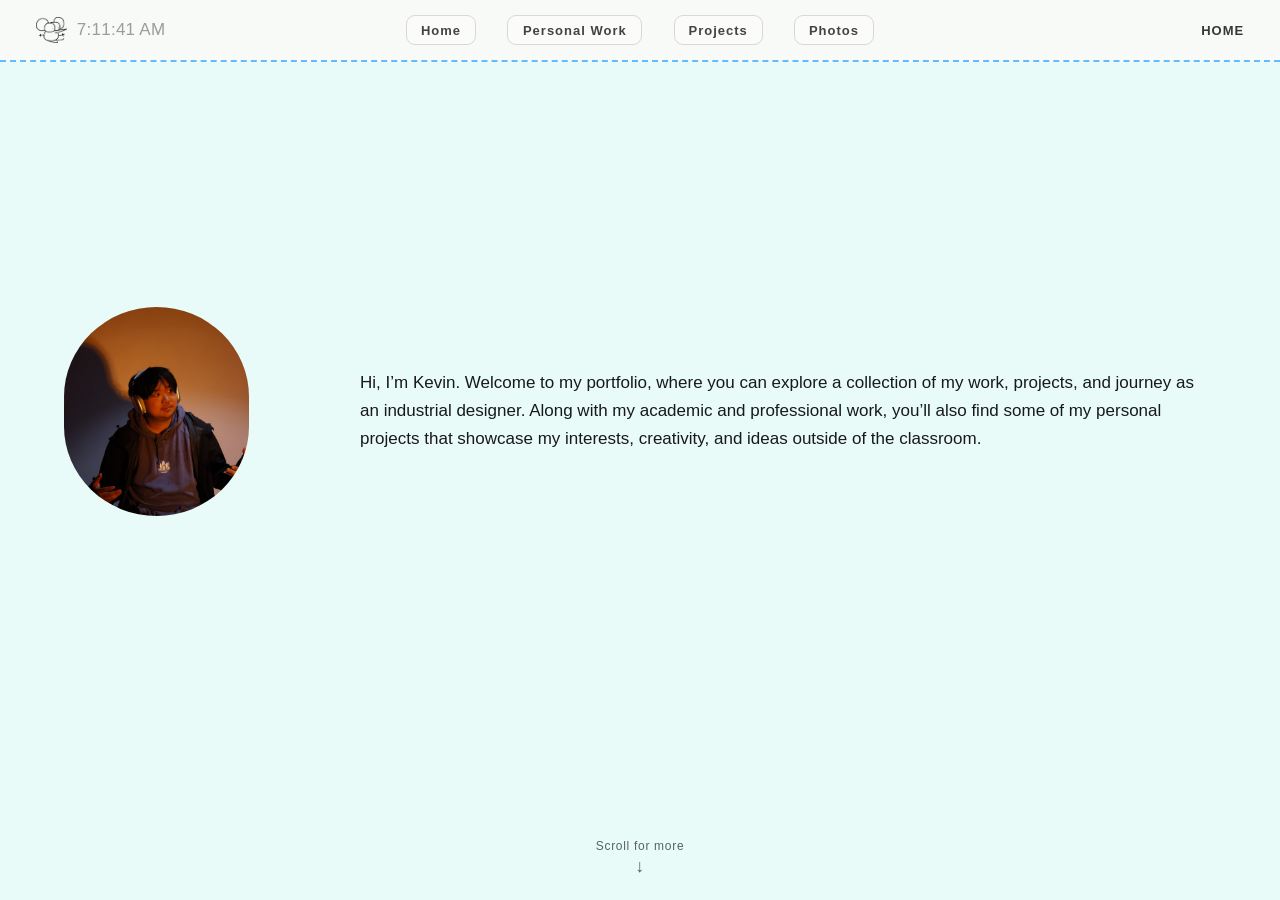
==== commit f217fdd0: "tile thing fix as well as frank on logo top" ====
--- a/index.html
+++ b/index.html
@@ -4,6 +4,7 @@
   <meta charset="utf-8">
   <meta name="viewport" content="width=device-width, initial-scale=1">
   <title>Kevin's Portfolio — Home</title>
+  <link rel="icon" type="image/png" href="photos/logo.png">
   <link rel="stylesheet" href="styles.css">
   <script src="clock.js" defer></script>
   <script src="home-scroll.js" defer></script>
--- a/styles.css
+++ b/styles.css
@@ -720,7 +720,6 @@
 }
 
 .personal-work-main { position: relative; }
-.personal-work-main .project-grid { align-content: start; }
 
 .personal-work-empty {
   position: absolute;
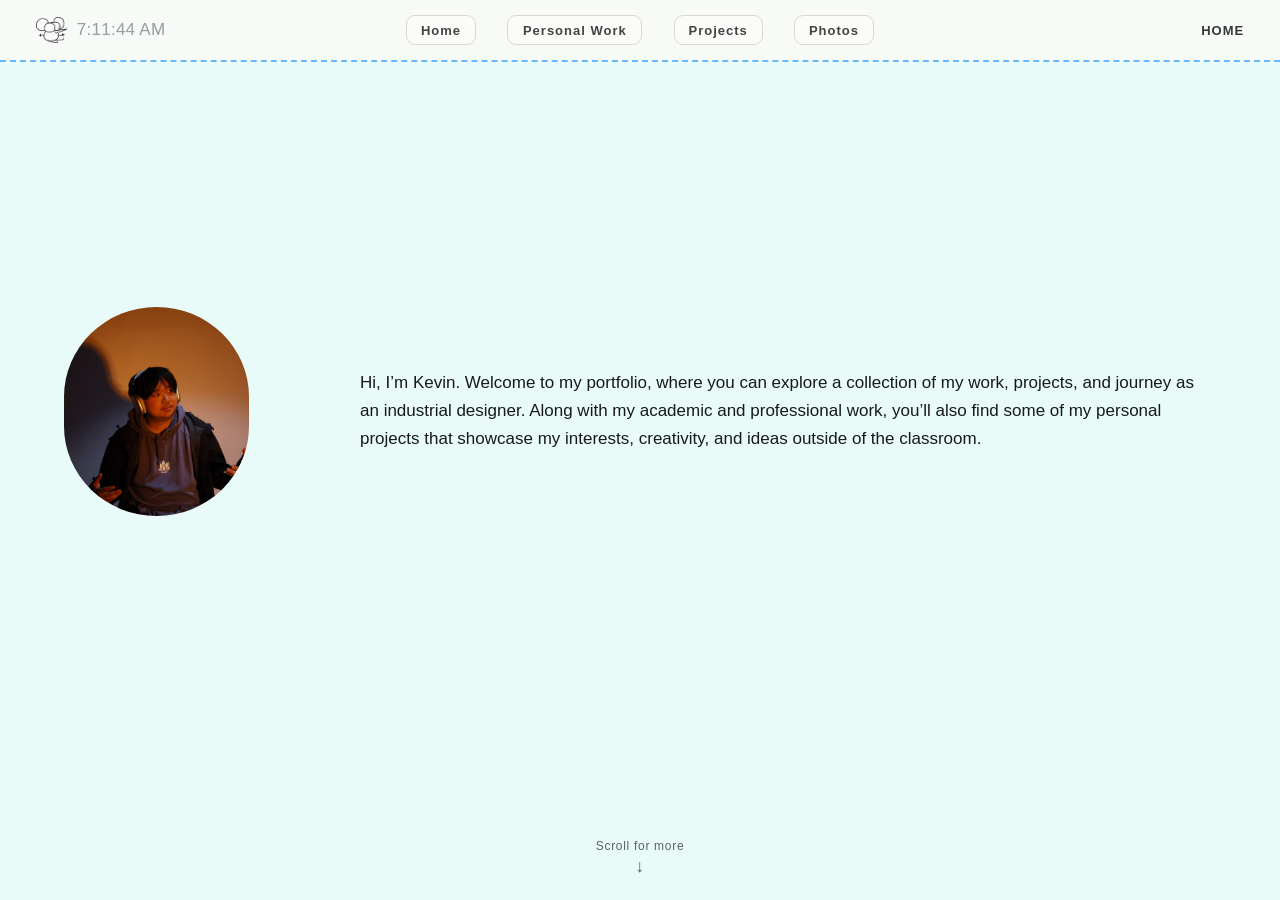
==== commit 3d0dc3c6: "update on home small updates one details" ====
--- a/index.html
+++ b/index.html
@@ -45,6 +45,10 @@
           <button class="resume-open" id="resume-open" type="button">Press this to see my resume</button>
         </div>
       </div>
+      <a class="scroll-cue" id="blend-scroll-cue" href="#streaming" aria-label="Scroll for more">
+        <span>Scroll for more</span>
+        <span class="scroll-cue-arrow" aria-hidden="true">↓</span>
+      </a>
     </section>
     <section class="streaming-section" id="streaming" aria-label="Kevin's Twitch channel">
       <div class="streaming-intro">
--- a/styles.css
+++ b/styles.css
@@ -141,6 +141,7 @@
 
 .scroll-cue {
   position: absolute;
+  z-index: 3;
   left: 50%;
   bottom: 25px;
   display: grid;
@@ -373,7 +374,7 @@
 }
 
 .streaming-section.is-visible .streaming-intro {
-  animation: streaming-intro-exit 700ms ease 2.1s forwards;
+  animation: streaming-intro-exit 550ms ease 1.4s forwards;
 }
 
 .streaming-channel {
@@ -395,6 +396,7 @@
 }
 
 .twitch-preview {
+  position: relative;
   width: 100%;
   aspect-ratio: 16 / 10;
   overflow: hidden;
